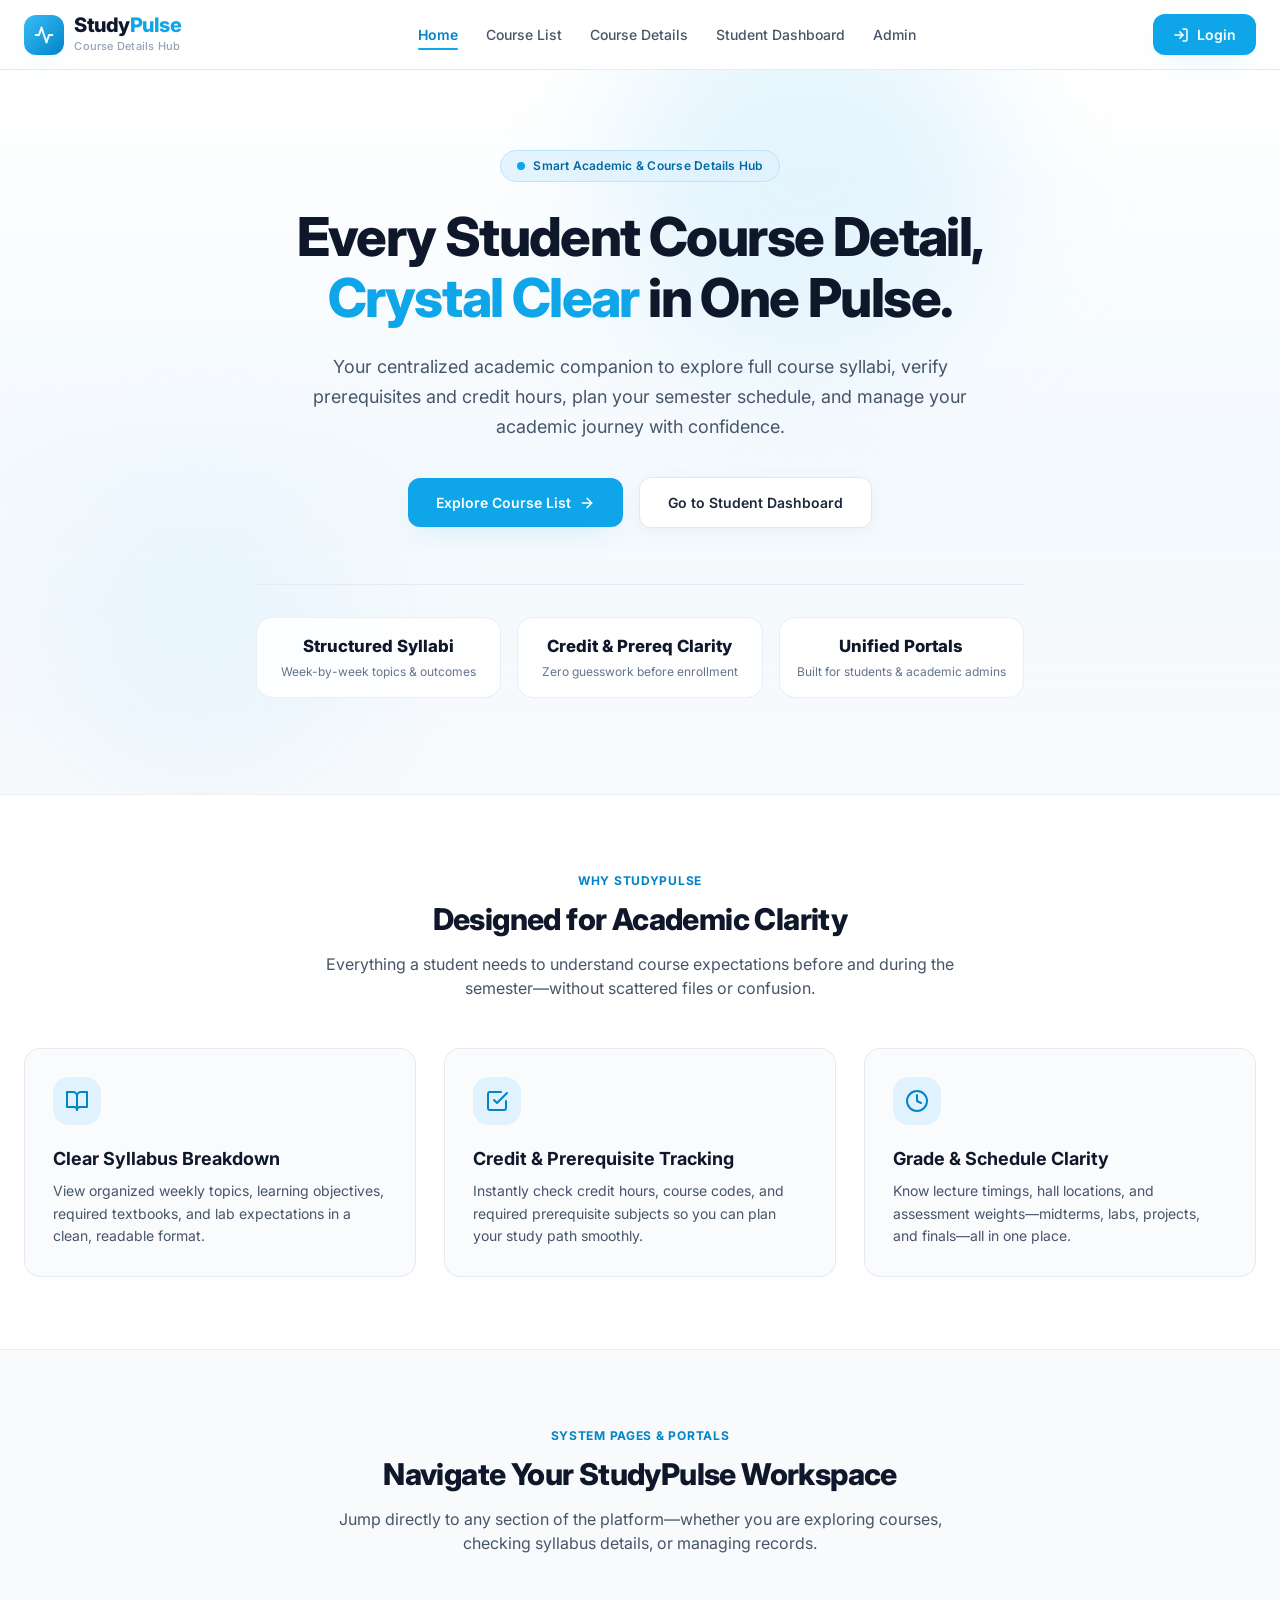
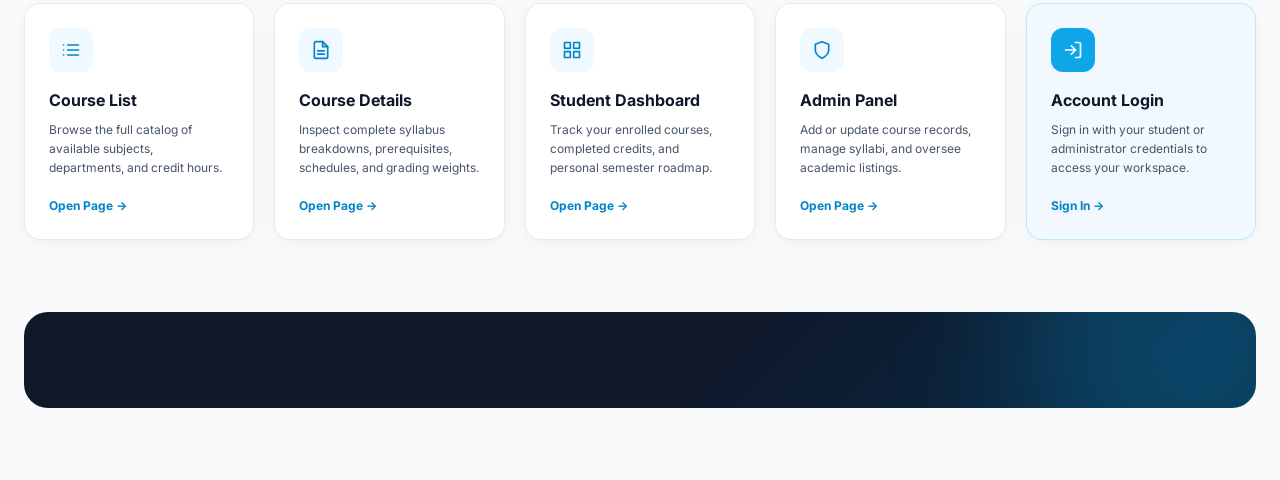
==== index.html @ 382d4db4 "Add files via upload" ====
<!DOCTYPE html>
<html lang="en">
<head>
  <meta charset="UTF-8" />
  <meta name="viewport" content="width=device-width, initial-scale=1.0" />
  <title>StudyPulse — Smart Student Course Details & Academic Hub</title>
  <link rel="preconnect" href="https://fonts.googleapis.com" />
  <link rel="preconnect" href="https://fonts.gstatic.com" crossorigin />
  <link href="https://fonts.googleapis.com/css2?family=Inter:wght@400;500;600;700;800&display=swap" rel="stylesheet" />
  <link rel="stylesheet" href="style.css" />
</head>
<body>

  <!-- ==================== STICKY NAVIGATION BAR ==================== -->
  <header class="navbar">
    <div class="container nav-container">
      <!-- Pure CSS Mobile Toggle Checkbox -->
      <input type="checkbox" id="menu-toggle" class="menu-toggle" aria-label="Toggle Menu" />

      <!-- Brand Logo -->
      <a href="index.html" class="brand">
        <div class="brand-icon">
          <svg width="20" height="20" viewBox="0 0 24 24" fill="none" stroke="currentColor" stroke-width="2.3" stroke-linecap="round" stroke-linejoin="round">
            <path d="M22 12h-4l-3 9L9 3l-3 9H2" />
          </svg>
        </div>
        <div class="brand-text">
          <span class="brand-name">Study<span class="text-primary">Pulse</span></span>
          <span class="brand-tagline">Course Details Hub</span>
        </div>
      </a>

      <!-- Desktop Navigation Links -->
      <nav aria-label="Primary Navigation" class="nav-links">
        <a href="index.html" class="nav-link active">Home</a>
        <a href="course-list.html" class="nav-link">Course List</a>
        <a href="course-details.html" class="nav-link">Course Details</a>
        <a href="student-dashboard.html" class="nav-link">Student Dashboard</a>
        <a href="admin.html" class="nav-link">Admin</a>
      </nav>

      <!-- Right CTA + Pure CSS Mobile Label Button -->
      <div class="nav-actions">
        <a href="login.html" class="btn btn-primary btn-nav-login">
          <svg width="16" height="16" viewBox="0 0 24 24" fill="none" stroke="currentColor" stroke-width="2.2" stroke-linecap="round" stroke-linejoin="round">
            <path d="M15 3h4a2 2 0 0 1 2 2v14a2 2 0 0 1-2 2h-4" />
            <polyline points="10 17 15 12 10 7" />
            <line x1="15" y1="12" x2="3" y2="12" />
          </svg>
          Login
        </a>

        <label for="menu-toggle" class="hamburger-btn" aria-label="Open Navigation Menu">
          <svg class="icon-open" width="20" height="20" viewBox="0 0 24 24" fill="none" stroke="currentColor" stroke-width="2.2" stroke-linecap="round" stroke-linejoin="round">
            <line x1="3" y1="6" x2="21" y2="6" />
            <line x1="3" y1="12" x2="21" y2="12" />
            <line x1="3" y1="18" x2="21" y2="18" />
          </svg>
          <svg class="icon-close" width="20" height="20" viewBox="0 0 24 24" fill="none" stroke="currentColor" stroke-width="2.2" stroke-linecap="round" stroke-linejoin="round">
            <line x1="18" y1="6" x2="6" y2="18" />
            <line x1="6" y1="6" x2="18" y2="18" />
          </svg>
        </label>
      </div>

      <!-- Mobile Dropdown Navigation (Controlled via CSS :checked) -->
      <div class="mobile-menu">
        <a href="index.html" class="mobile-link active">Home</a>
        <a href="course-list.html" class="mobile-link">Course List</a>
        <a href="course-details.html" class="mobile-link">Course Details</a>
        <a href="student-dashboard.html" class="mobile-link">Student Dashboard</a>
        <a href="admin.html" class="mobile-link">Admin</a>
        <a href="login.html" class="btn btn-primary mobile-login-btn">Login to Portal</a>
      </div>
    </div>
  </header>

  <!-- ==================== HERO SECTION ==================== -->
  <main id="home">
    <section class="hero">
      <div class="hero-glow hero-glow-right"></div>
      <div class="hero-glow hero-glow-left"></div>

      <div class="container hero-content">
        <div class="badge">
          <span class="pulse-dot"></span>
          Smart Academic &amp; Course Details Hub
        </div>

        <h1 class="hero-title">
          Every Student Course Detail, <span class="text-primary">Crystal Clear</span> in One Pulse.
        </h1>

        <p class="hero-subtitle">
          Your centralized academic companion to explore full course syllabi, verify prerequisites and credit hours, plan your semester schedule, and manage your academic journey with confidence.
        </p>

        <div class="hero-buttons">
          <a href="course-list.html" class="btn btn-primary btn-lg">
            Explore Course List
            <svg width="16" height="16" viewBox="0 0 24 24" fill="none" stroke="currentColor" stroke-width="2.2" stroke-linecap="round" stroke-linejoin="round">
              <line x1="5" y1="12" x2="19" y2="12" />
              <polyline points="12 5 19 12 12 19" />
            </svg>
          </a>
          <a href="student-dashboard.html" class="btn btn-outline btn-lg">
            Go to Student Dashboard
          </a>
        </div>

        <!-- Clean Platform Highlights -->
        <div class="highlights-grid">
          <div class="highlight-card">
            <h3>Structured Syllabi</h3>
            <p>Week-by-week topics &amp; outcomes</p>
          </div>
          <div class="highlight-card">
            <h3 class="text-primary-dark">Credit &amp; Prereq Clarity</h3>
            <p>Zero guesswork before enrollment</p>
          </div>
          <div class="highlight-card">
            <h3>Unified Portals</h3>
            <p>Built for students &amp; academic admins</p>
          </div>
        </div>
      </div>
    </section>

    <!-- ==================== HOW STUDYPULSE HELPS STUDENTS ==================== -->
    <section id="features-section" class="section-white">
      <div class="container">
        <div class="section-header">
          <span class="section-eyebrow">Why StudyPulse</span>
          <h2 class="section-title">Designed for Academic Clarity</h2>
          <p class="section-desc">
            Everything a student needs to understand course expectations before and during the semester—without scattered files or confusion.
          </p>
        </div>

        <div class="features-grid">
          <div class="feature-card">
            <div class="feature-icon">
              <svg width="24" height="24" viewBox="0 0 24 24" fill="none" stroke="currentColor" stroke-width="2" stroke-linecap="round" stroke-linejoin="round">
                <path d="M2 3h6a4 4 0 0 1 4 4v14a3 3 0 0 0-3-3H2z" />
                <path d="M22 3h-6a4 4 0 0 0-4 4v14a3 3 0 0 1 3-3h7z" />
              </svg>
            </div>
            <h3>Clear Syllabus Breakdown</h3>
            <p>
              View organized weekly topics, learning objectives, required textbooks, and lab expectations in a clean, readable format.
            </p>
          </div>

          <div class="feature-card">
            <div class="feature-icon">
              <svg width="24" height="24" viewBox="0 0 24 24" fill="none" stroke="currentColor" stroke-width="2" stroke-linecap="round" stroke-linejoin="round">
                <polyline points="9 11 12 14 22 4" />
                <path d="M21 12v7a2 2 0 0 1-2 2H5a2 2 0 0 1-2-2V5a2 2 0 0 1 2-2h11" />
              </svg>
            </div>
            <h3>Credit &amp; Prerequisite Tracking</h3>
            <p>
              Instantly check credit hours, course codes, and required prerequisite subjects so you can plan your study path smoothly.
            </p>
          </div>

          <div class="feature-card">
            <div class="feature-icon">
              <svg width="24" height="24" viewBox="0 0 24 24" fill="none" stroke="currentColor" stroke-width="2" stroke-linecap="round" stroke-linejoin="round">
                <circle cx="12" cy="12" r="10" />
                <polyline points="12 6 12 12 16 14" />
              </svg>
            </div>
            <h3>Grade &amp; Schedule Clarity</h3>
            <p>
              Know lecture timings, hall locations, and assessment weights—midterms, labs, projects, and finals—all in one place.
            </p>
          </div>
        </div>
      </div>
    </section>

    <!-- ==================== PLATFORM PORTALS / SYSTEM PAGES OVERVIEW ==================== -->
    <section id="portals-section" class="section-light">
      <div class="container">
        <div class="section-header">
          <span class="section-eyebrow">System Pages &amp; Portals</span>
          <h2 class="section-title">Navigate Your StudyPulse Workspace</h2>
          <p class="section-desc">
            Jump directly to any section of the platform—whether you are exploring courses, checking syllabus details, or managing records.
          </p>
        </div>

        <div class="portals-grid">
          <a href="course-list.html" class="portal-card">
            <div>
              <div class="portal-icon">
                <svg width="20" height="20" viewBox="0 0 24 24" fill="none" stroke="currentColor" stroke-width="2" stroke-linecap="round" stroke-linejoin="round">
                  <line x1="8" y1="6" x2="21" y2="6" />
                  <line x1="8" y1="12" x2="21" y2="12" />
                  <line x1="8" y1="18" x2="21" y2="18" />
                  <line x1="3" y1="6" x2="3.01" y2="6" />
                  <line x1="3" y1="12" x2="3.01" y2="12" />
                  <line x1="3" y1="18" x2="3.01" y2="18" />
                </svg>
              </div>
              <h3>Course List</h3>
              <p>Browse the full catalog of available subjects, departments, and credit hours.</p>
            </div>
            <span class="portal-link">Open Page →</span>
          </a>

          <a href="course-details.html" class="portal-card">
            <div>
              <div class="portal-icon">
                <svg width="20" height="20" viewBox="0 0 24 24" fill="none" stroke="currentColor" stroke-width="2" stroke-linecap="round" stroke-linejoin="round">
                  <path d="M14 2H6a2 2 0 0 0-2 2v16a2 2 0 0 0 2 2h12a2 2 0 0 0 2-2V8z" />
                  <polyline points="14 2 14 8 20 8" />
                  <line x1="16" y1="13" x2="8" y2="13" />
                  <line x1="16" y1="17" x2="8" y2="17" />
                </svg>
              </div>
              <h3>Course Details</h3>
              <p>Inspect complete syllabus breakdowns, prerequisites, schedules, and grading weights.</p>
            </div>
            <span class="portal-link">Open Page →</span>
          </a>

          <a href="student-dashboard.html" class="portal-card">
            <div>
              <div class="portal-icon">
                <svg width="20" height="20" viewBox="0 0 24 24" fill="none" stroke="currentColor" stroke-width="2" stroke-linecap="round" stroke-linejoin="round">
                  <rect x="3" y="3" width="7" height="7" />
                  <rect x="14" y="3" width="7" height="7" />
                  <rect x="14" y="14" width="7" height="7" />
                  <rect x="3" y="14" width="7" height="7" />
                </svg>
              </div>
              <h3>Student Dashboard</h3>
              <p>Track your enrolled courses, completed credits, and personal semester roadmap.</p>
            </div>
            <span class="portal-link">Open Page →</span>
          </a>

          <a href="admin.html" class="portal-card">
            <div>
              <div class="portal-icon">
                <svg width="20" height="20" viewBox="0 0 24 24" fill="none" stroke="currentColor" stroke-width="2" stroke-linecap="round" stroke-linejoin="round">
                  <path d="M12 22s8-4 8-10V5l-8-3-8 3v7c0 6 8 10 8 10z" />
                </svg>
              </div>
              <h3>Admin Panel</h3>
              <p>Add or update course records, manage syllabi, and oversee academic listings.</p>
            </div>
            <span class="portal-link">Open Page →</span>
          </a>

          <a href="login.html" class="portal-card portal-card-highlight">
            <div>
              <div class="portal-icon portal-icon-solid">
                <svg width="20" height="20" viewBox="0 0 24 24" fill="none" stroke="currentColor" stroke-width="2" stroke-linecap="round" stroke-linejoin="round">
                  <path d="M15 3h4a2 2 0 0 1 2 2v14a2 2 0 0 1-2 2h-4" />
                  <polyline points="10 17 15 12 10 7" />
                  <line x1="15" y1="12" x2="3" y2="12" />
                </svg>
              </div>
              <h3>Account Login</h3>
              <p>Sign in with your student or administrator credentials to access your workspace.</p>
            </div>
            <span class="portal-link">Sign In →</span>
          </a>
        </div>
      </div>
    </section>

    <!-- ==================== CALL TO ACTION BANNER ==================== -->
    <section class="cta-section">
      <div class="container">
        <div class="cta-banner">
          <div class="cta-glow"></div>

          <div
---- style.css ----
/* ==================== VARIABLES & RESET ==================== */
:root {
  --sky-50: #F0F9FF;
  --sky-100: #E0F2FE;
  --sky-200: #BAE6FD;
  --sky-300: #7DD3FC;
  --sky-400: #38BDF8;
  --sky-500: #0EA5E9;
  --sky-600: #0284C7;
  --sky-700: #0369A1;
  --sky-950: #082F49;

  --slate-50: #F8FAFC;
  --slate-100: #F1F5F9;
  --slate-200: #E2E8F0;
  --slate-300: #CBD5E1;
  --slate-400: #94A3B8;
  --slate-500: #64748B;
  --slate-600: #475569;
  --slate-700: #334155;
  --slate-800: #1E293B;
  --slate-900: #0F172A;

  --shadow-soft: 0 10px 30px -10px rgba(14, 165, 233, 0.16);
  --shadow-card: 0 4px 20px -2px rgba(15, 23, 42, 0.05);
}

*,
*::before,
*::after {
  box-sizing: border-box;
  margin: 0;
  padding: 0;
}

html {
  scroll-behavior: smooth;
}

body {
  font-family: 'Inter', -apple-system, BlinkMacSystemFont, sans-serif;
  background-color: var(--slate-50);
  color: var(--slate-900);
  line-height: 1.5;
  -webkit-font-smoothing: antialiased;
}

::selection {
  background-color: var(--sky-100);
  color: var(--sky-700);
}

a {
  text-decoration: none;
  color: inherit;
}

.container {
  max-width: 1280px;
  margin: 0 auto;
  padding: 0 1.5rem;
}

.text-primary {
  color: var(--sky-500);
}

.text-primary-dark {
  color: var(--sky-600);
}

/* ==================== BUTTONS ==================== */
.btn {
  display: inline-flex;
  align-items: center;
  justify-content: center;
  gap: 0.5rem;
  font-size: 0.875rem;
  font-weight: 600;
  border-radius: 0.75rem;
  padding: 0.625rem 1.25rem;
  transition: all 0.2s ease;
  cursor: pointer;
}

.btn-lg {
  padding: 0.875rem 1.75rem;
}

.btn-primary {
  background-color: var(--sky-500);
  color: #FFFFFF;
  box-shadow: var(--shadow-soft);
}

.btn-primary:hover {
  background-color: var(--sky-600);
  transform: translateY(-2px);
}

.btn-outline {
  background-color: #FFFFFF;
  color: var(--slate-800);
  border: 1px solid var(--slate-200);
  box-shadow: var(--shadow-card);
}

.btn-outline:hover {
  background-color: var(--sky-50);
  color: var(--sky-700);
  border-color: var(--sky-200);
}

/* ==================== STICKY NAVBAR ==================== */
.navbar {
  position: sticky;
  top: 0;
  z-index: 40;
  background-color: rgba(255, 255, 255, 0.92);
  backdrop-filter: blur(12px);
  border-bottom: 1px solid rgba(226, 232, 240, 0.85);
}

.nav-container {
  display: flex;
  align-items: center;
  justify-content: space-between;
  flex-wrap: wrap;
  padding-top: 0.875rem;
  padding-bottom: 0.875rem;
}

.brand {
  display: flex;
  align-items: center;
  gap: 0.65rem;
}

.brand-icon {
  width: 2.5rem;
  height: 2.5rem;
  border-radius: 0.75rem;
  background: linear-gradient(135deg, var(--sky-400), var(--sky-600));
  color: #FFFFFF;
  display: flex;
  align-items: center;
  justify-content: center;
  box-shadow: var(--shadow-soft);
  transition: transform 0.2s ease;
}

.brand:hover .brand-icon {
  transform: scale(1.05);
}

.brand-text {
  display: flex;
  flex-direction: column;
}

.brand-name {
  font-size: 1.25rem;
  font-weight: 800;
  letter-spacing: -0.025em;
  line-height: 1;
  color: var(--slate-900);
}

.brand-tagline {
  font-size: 0.6875rem;
  font-weight: 500;
  color: var(--slate-400);
  letter-spacing: 0.02em;
  margin-top: 0.2rem;
}

.nav-links {
  display: flex;
  align-items: center;
  gap: 1.75rem;
}

.nav-link {
  position: relative;
  font-size: 0.875rem;
  font-weight: 500;
  color: var(--slate-600);
  transition: color 0.2s ease;
}

.nav-link:hover,
.nav-link.active {
  color: var(--sky-600);
}

.nav-link.active {
  font-weight: 600;
}

.nav-link::after {
  content: '';
  position: absolute;
  left: 0;
  bottom: -5px;
  width: 0%;
  height: 2px;
  background-color: var(--sky-500);
  border-radius: 9999px;
  transition: width 0.25s ease;
}

.nav-link:hover::after,
.nav-link.active::after {
  width: 100%;
}

.nav-actions {
  display: flex;
  align-items: center;
  gap: 0.75rem;
}

/* Pure CSS Mobile Menu Toggle */
.menu-toggle {
  display: none;
}

.hamburger-btn {
  display: none;
  padding: 0.625rem;
  border-radius: 0.75rem;
  border: 1px solid var(--slate-200);
  color: var(--slate-700);
  cursor: pointer;
  transition: background-color 0.2s ease, color 0.2s ease;
}

.hamburger-btn:hover {
  background-color: var(--sky-50);
  color: var(--sky-600);
}

.icon-close {
  display: none;
}

.mobile-menu {
  display: none;
  width: 100%;
  flex-direction: column;
  gap: 0.375rem;
  padding-top: 1rem;
  margin-top: 0.875rem;
  border-top: 1px solid var(--slate-100);
}

.mobile-link {
  display: block;
  padding: 0.625rem 0.875rem;
  border-radius: 0.75rem;
  font-size: 0.875rem;
  font-weight: 500;
  color: var(--slate-700);
  transition: background-color 0.2s ease;
}

.mobile-link:hover {
  background-color: var(--slate-50);
}

.mobile-link.active {
  background-color: var(--sky-50);
  color: var(--sky-600);
  font-weight: 600;
}

.mobile-login-btn {
  width: 100%;
  margin-top: 0.5rem;
}

/* ==================== HERO SECTION ==================== */
.hero {
  position: relative;
  overflow: hidden;
  background: linear-gradient(180deg, #FFFFFF 0%, rgba(240, 249, 255, 0.6) 55%, var(--slate-50) 100%);
  padding: 5rem 0 6rem;
  border-bottom: 1px solid rgba(226, 232, 240, 0.7);
}

.hero-glow {
  position: absolute;
  border-radius: 9999px;
  filter: blur(64px);
  pointer-events: none;
}

.hero-glow-right {
  top: -6rem;
  right: 22%;
  width: 24rem;
  height: 24rem;
  background-color: rgba(186, 230, 253, 0.35);
}

.hero-glow-left {
  bottom: 0;
  left: 2.5rem;
  width: 20rem;
  height: 20rem;
  background-color: rgba(224, 242, 254, 0.55);
}

.hero-content {
  position: relative;
  max-width: 960px;
  text-align: center;
}

.badge {
  display: inline-flex;
  align-items: center;
  gap: 0.5rem;
  padding: 0.375rem 1rem;
  border-radius: 9999px;
  background-color: rgba(224, 242, 254, 0.85);
  border: 1px solid var(--sky-200);
  color: var(--sky-700);
  font-size: 0.75rem;
  font-weight: 600;
  letter-spacing: 0.02em;
  margin-bottom: 1.5rem;
}

.pulse-dot {
  width: 0.5rem;
  height: 0.5rem;
  border-radius: 9999px;
  background-color: var(--sky-500);
  animation: pulseAnim 1.8s infinite;
}

@keyframes pulseAnim {
  0%, 100% {
    opacity: 1;
    transform: scale(1);
  }
  50% {
    opacity: 0.45;
    transform: scale(1.35);
  }
}

.hero-title {
  font-size: 3.35rem;
  font-weight: 800;
  letter-spacing: -0.03em;
  line-height: 1.14;
  color: var(--slate-900);
  max-width: 820px;
  margin: 0 auto;
}

.hero-subtitle {
  font-size: 1.125rem;
  color: var(--slate-600);
  max-width: 660px;
  margin: 1.5rem auto 0;
  line-height: 1.65;
}

.hero-buttons {
  display: flex;
  flex-wrap: wrap;
  align-items: center;
  justify-content: center;
  gap: 1rem;
  margin-top: 2.25rem;
}

.highlights-grid {
  display: grid;
  grid-template-columns: repeat(3, 1fr);
  gap: 1rem;
  max-width: 768px;
  margin: 3.5rem auto 0;
  padding-top: 2rem;
  border-top: 1px solid rgba(226, 232, 240, 0.85);
}

.highlight-card {
  background-color: rgba(255, 255, 255, 0.85);
  border: 1px solid rgba(226, 232, 240, 0.7);
  border-radius: 1rem;
  padding: 1rem;
}

.highlight-card h3 {
  font-size: 1.05rem;
  font-weight: 800;
  color: var(--slate-900);
}

.highlight-card p {
  font-size: 0.75rem;
  color: var(--slate-500);
  margin-top: 0.25rem;
}

/* ==================== SECTIONS ==================== */
.section-white {
  background-color: #FFFFFF;
  padding: 4.5rem 0;
  border-bottom: 1px solid rgba(226, 232, 240, 0.75);
}

.section-light {
  padding: 4.5rem 0;
}

.section-header {
  text-align: center;
  max-width: 650px;
  margin: 0 auto 3rem;
}

.section-eyebrow {
  display: inline-block;
  font-size: 0.75rem;
  font-weight: 700;
  text-transform: uppercase;
  letter-spacing: 0.06em;
  color: var(--sky-600);
}

.section-title {
  font-size: 1.875rem;
  font-weight: 800;
  color: var(--slate-900);
  margin-top: 0.375rem;
  letter-spacing: -0.02em;
}

.section-desc {
  font-size: 1rem;
  color: var(--slate-600);
  margin-top: 0.625rem;
}

/* ==================== FEATURES GRID ==================== */
.features-grid {
  display: grid;
  grid-template-columns: repeat(3, 1fr);
  gap: 1.75rem;
}

.feature-card {
  background-color: rgba(248, 250, 252, 0.75);
  border: 1px solid rgba(226, 232, 240, 0.85);
  border-radius: 1rem;
  padding: 1.75rem;
  transition: border-color 0.2s ease;
}

.feature-card:hover {
  border-color: var(--sky-200);
}

.feature-icon {
  width: 3rem;
  height: 3rem;
  border-radius: 1rem;
  background-color: var(--sky-100);
  color: var(--sky-600);
  display: flex;
  align-items: center;
  justify-content: center;
  margin-bottom: 1.25rem;
}

.feature-card h3 {
  font-size: 1.125rem;
  font-weight: 700;
  color: var(--slate-900);
}

.feature-card p {
  font-size: 0.875rem;
  color: var(--slate-600);
  margin-top: 0.5rem;
  line-height: 1.6;
}

/* ==================== PORTALS GRID ==================== */
.portals-grid {
  display: grid;
  grid-template-columns: repeat(5, 1fr);
  gap: 1.25rem;
}

.portal-card {
  display: flex;
  flex-direction: column;
  justify-content: space-between;
  background-color: #FFFFFF;
  border: 1px solid rgba(226, 232, 240, 0.85);
  border-radius: 1rem;
  padding: 1.5rem;
  box-shadow: var(--shadow-card);
  transition: all 0.2s ease;
}

.portal-card:hover {
  border-color: var(--sky-300);
  box-shadow: var(--shadow-soft);
  transform: translateY(-2px);
}

.portal-card-highlight {
  background-color: rgba(240, 249, 255, 0.75);
  border-color: rgba(186, 230, 253, 0.9);
}

.portal-card-highlight:hover {
  border-color: var(--sky-400);
}

.portal-icon {
  width: 2.75rem;
  height: 2.75rem;
  border-radius: 0.75rem;
  background-color: var(--sky-50);
  color: var(--sky-600);
  display: flex;
  align-items: center;
  justify-content: center;
  margin-bottom: 1rem;
  transition: background-color 0.2s ease, color 0.2s ease;
}

.portal-card:hover .portal-icon {
  background-color: var(--sky-500);
  color: #FFFFFF;
}

.portal-icon-solid {
  background-color: var(--sky-500);
  color: #FFFFFF;
}

.portal-card:hover .portal-icon-solid {
  background-color: var(--sky-600);
}

.portal-card h3 {
  font-size: 1rem;
  font-weight: 700;
  color: var(--slate-900);
  transition: color 0.2s ease;
}

.portal-card:hover h3 {
  color: var(--sky-600);
}

.portal-card p {
  font-size: 0.75rem;
  color: var(--slate-600);
  margin-top: 0.5rem;
  line-height: 1.6;
}

.portal-link {
  display: inline-block;
  margin-top: 1.25rem;
  font-size: 0.75rem;
  font-weight: 700;
  color: var(--sky-600);
}

/* ==================== CTA BANNER ==================== */
.cta-section {
  padding-bottom: 4.5rem;
}

.cta-banner {
  position: relative;
  overflow: hidden;
  border-radius: 1.5rem;
  padding: 3rem;
  background: linear-gradient(135deg, var(--slate-900) 0%, var(--slate-900) 55%, var(--sky-950) 100%);
  color: #FFFFFF;
}

.cta-glow {
  position: absolute;
  right: -5rem;
  bottom: -5rem;
  width: 20rem;
  height: 20rem;
  border-radius: 9999px;
  background-color: rgba(14, 165, 233, 0.22);
  filter: blur(64px);
  pointer-events: none;
}

.cta-inner {
  position: relative;
  z-index: 10;
  display: flex;
  align-items: center;
  justify-content: space-between;
  gap: 2rem;
}

.cta-text {
  max-width: 560px;
}

.cta-badge {
  display: inline-block;
  padding: 0.25rem 0.75rem;
  border-radius: 9999px;
  background-color: rgba(14, 165, 233, 0.2);
  border: 1px solid rgba(56, 189, 248, 0.3);
  color: var(--sky-300);
  font-size: 0.75rem;
  font-weight: 600;
  margin-bottom: 0.75rem;
}

.cta-text h2 {
  font-size: 1.875rem;
  font-weight: 800;
  letter-spacing: -0.02em;
}

.cta-text p {
  font-size: 1rem;
  color: var(--slate-300);
  margin-top: 0.625rem;
  line-height: 1.6;
}

.cta-buttons {
  display: flex;
  flex-wrap: wrap;
  gap: 0.75rem;
}

.btn-cta-primary {
  background-color: var(--sky-500);
  color: #020617;
  font-weight: 700;
  padding: 0.75rem 1.5rem;
}

.btn-cta-primary:hover {
  background-color: var(--sky-400);
}

.btn-cta-secondary {
  background-color: rgba(255, 255, 255, 0.1);
  border: 1px solid rgba(255, 255, 255, 0.15);
  color: #FFFFFF;
  padding: 0.75rem 1.5rem;
}

.btn-cta-secondary:hover {
  background-color: rgba(255, 255, 255, 0.16);
}

/* ==================== FOOTER ==================== */
.footer {
  background-color: #FFFFFF;
  border-top: 1px solid rgba(226, 232, 240, 0.85);
  padding: 2.5rem 0;
}

.footer-inner {
  display: flex;
  align-items: center;
  justify-content: space-between;
  flex-wrap: wrap;
  gap: 1.5rem;
}

.footer-brand {
  display: flex;
  align-items: center;
  gap: 0.625rem;
}

.footer-icon {
  width: 2rem;
  height: 2rem;
  border-radius: 0.5rem;
  background-color: var(--sky-500);
  color: #FFFFFF;
  display: flex;
  align-items: center;
  justify-content: center;
}

.footer-title {
  font-size: 1rem;
  font-weight: 800;
  color: var(--slate-900);
}

.footer-copy {
  font-size: 0.75rem;
  color: var(--slate-400);
  margin-left: 0.5rem;
}

.footer-links {
  display: flex;
  flex-wrap: wrap;
  align-items: center;
  justify-content: center;
  gap: 1.25rem;
  font-size: 0.75rem;
  font-weight: 500;
  color: var(--slate-600);
}

.footer-links a:hover {
  color: var(--sky-600);
}

.footer-login {
  color: var(--sky-600);
  font-weight: 600;
}

/* ==================== RESPONSIVE BREAKPOINTS ==================== */
@media (max-width: 1024px) {
  .nav-links {
    display: none;
  }

  .hamburger-btn {
    display: inline-flex;
    align-items: center;
    justify-content: center;
  }

  /* Show mobile menu when checkbox is checked */
  .menu-toggle:checked ~ .mobile-menu {
    display: flex;
  }

  .menu-toggle:checked ~ .nav-actions .icon-open {
    display: none;
  }

  .menu-toggle:checked ~ .nav-actions .icon-close {
    display: block;
  }

  .portals-grid {
    grid-template-columns: repeat(2, 1fr);
  }

  .cta-inner {
    flex-direction: column;
    align-items: flex-start;
  }
}

@media (max-width: 768px) {
  .hero {
    padding: 3.5rem 0 4.5rem;
  }

  .hero-title {
    font-size: 2.35rem;
  }

  .highlights-grid,
  .features-grid {
    grid-template-columns: 1fr;
  }

  .cta-banner {
    padding: 2rem 1.5rem;
  }

  .footer-inner {
    flex-direction: column;
    text-align: center;
  }
}

@media (max-width: 640px) {
  .btn-nav-login {
    display: none;
  }

  .portals-grid {
    grid-template-columns: 1fr;
  }
}
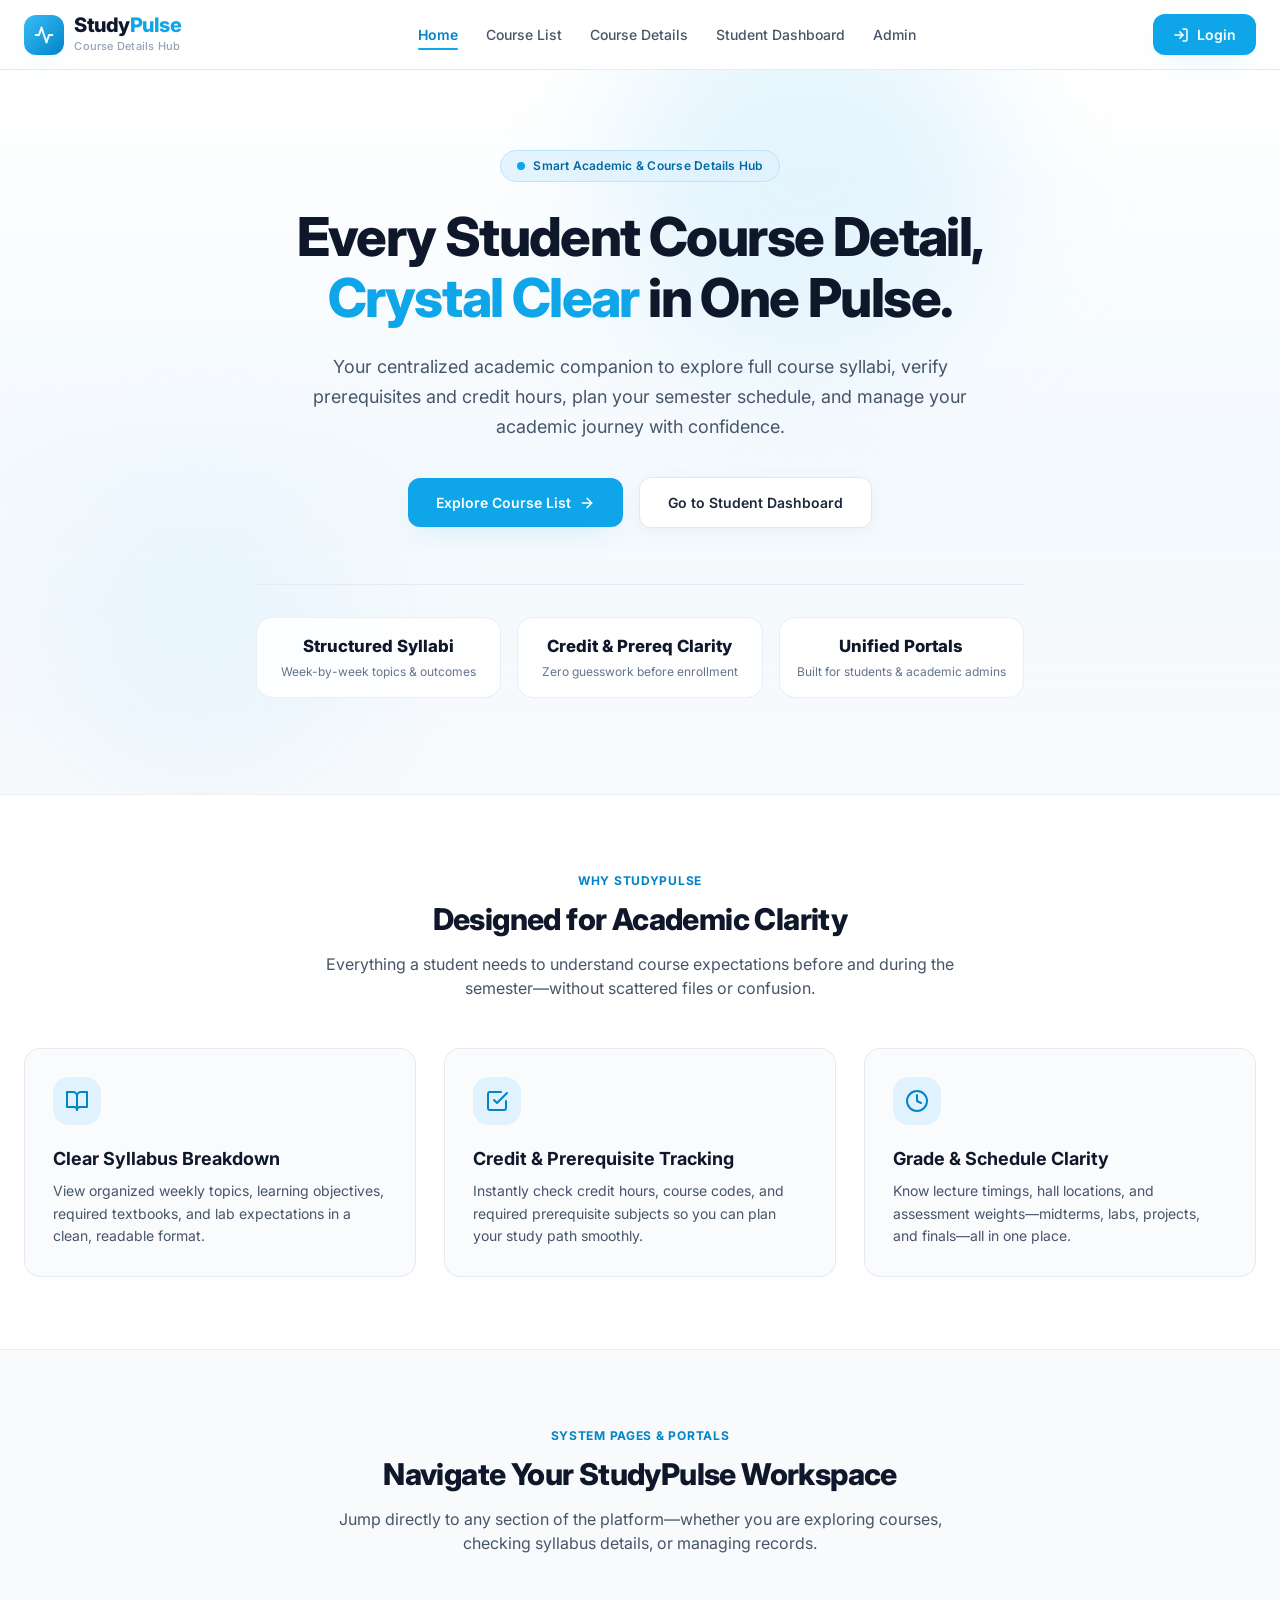
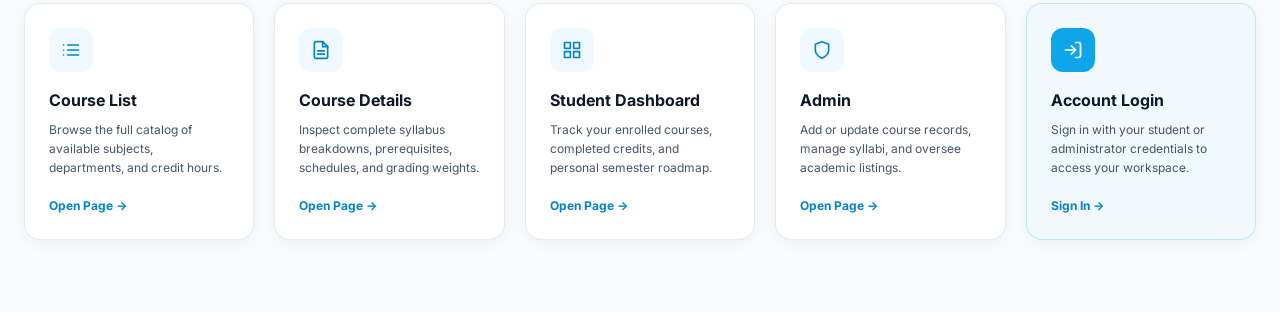
==== commit 85fc75d6: "s" ====
--- a/index.html
+++ b/index.html
@@ -249,7 +249,7 @@
                   <path d="M12 22s8-4 8-10V5l-8-3-8 3v7c0 6 8 10 8 10z" />
                 </svg>
               </div>
-              <h3>Admin Panel</h3>
+              <h3>Admin</h3>
               <p>Add or update course records, manage syllabi, and oversee academic listings.</p>
             </div>
             <span class="portal-link">Open Page →</span>
@@ -273,10 +273,4 @@
       </div>
     </section>
 
-    <!-- ==================== CALL TO ACTION BANNER ==================== -->
-    <section class="cta-section">
-      <div class="container">
-        <div class="cta-banner">
-          <div class="cta-glow"></div>
-
-          <div+   
--- a/style.css
+++ b/style.css
@@ -1,4 +1,3 @@
-/* ==================== VARIABLES & RESET ==================== */
 :root {
   --sky-50: #F0F9FF;
   --sky-100: #E0F2FE;
@@ -69,7 +68,7 @@
   color: var(--sky-600);
 }
 
-/* ==================== BUTTONS ==================== */
+/*  Button */
 .btn {
   display: inline-flex;
   align-items: center;
@@ -111,7 +110,7 @@
   border-color: var(--sky-200);
 }
 
-/* ==================== STICKY NAVBAR ==================== */
+/*   navbar  */
 .navbar {
   position: sticky;
   top: 0;
@@ -279,7 +278,7 @@
   margin-top: 0.5rem;
 }
 
-/* ==================== HERO SECTION ==================== */
+/* Hero Section */
 .hero {
   position: relative;
   overflow: hidden;
@@ -407,7 +406,7 @@
   margin-top: 0.25rem;
 }
 
-/* ==================== SECTIONS ==================== */
+/*  Section*/
 .section-white {
   background-color: #FFFFFF;
   padding: 4.5rem 0;
@@ -447,7 +446,7 @@
   margin-top: 0.625rem;
 }
 
-/* ==================== FEATURES GRID ==================== */
+/*  feature Grid  */
 .features-grid {
   display: grid;
   grid-template-columns: repeat(3, 1fr);
@@ -491,7 +490,7 @@
   line-height: 1.6;
 }
 
-/* ==================== PORTALS GRID ==================== */
+/*  Portal grid  */
 .portals-grid {
   display: grid;
   grid-template-columns: repeat(5, 1fr);
@@ -578,99 +577,8 @@
   color: var(--sky-600);
 }
 
-/* ==================== CTA BANNER ==================== */
-.cta-section {
-  padding-bottom: 4.5rem;
-}
-
-.cta-banner {
-  position: relative;
-  overflow: hidden;
-  border-radius: 1.5rem;
-  padding: 3rem;
-  background: linear-gradient(135deg, var(--slate-900) 0%, var(--slate-900) 55%, var(--sky-950) 100%);
-  color: #FFFFFF;
-}
-
-.cta-glow {
-  position: absolute;
-  right: -5rem;
-  bottom: -5rem;
-  width: 20rem;
-  height: 20rem;
-  border-radius: 9999px;
-  background-color: rgba(14, 165, 233, 0.22);
-  filter: blur(64px);
-  pointer-events: none;
-}
-
-.cta-inner {
-  position: relative;
-  z-index: 10;
-  display: flex;
-  align-items: center;
-  justify-content: space-between;
-  gap: 2rem;
-}
-
-.cta-text {
-  max-width: 560px;
-}
-
-.cta-badge {
-  display: inline-block;
-  padding: 0.25rem 0.75rem;
-  border-radius: 9999px;
-  background-color: rgba(14, 165, 233, 0.2);
-  border: 1px solid rgba(56, 189, 248, 0.3);
-  color: var(--sky-300);
-  font-size: 0.75rem;
-  font-weight: 600;
-  margin-bottom: 0.75rem;
-}
-
-.cta-text h2 {
-  font-size: 1.875rem;
-  font-weight: 800;
-  letter-spacing: -0.02em;
-}
-
-.cta-text p {
-  font-size: 1rem;
-  color: var(--slate-300);
-  margin-top: 0.625rem;
-  line-height: 1.6;
-}
-
-.cta-buttons {
-  display: flex;
-  flex-wrap: wrap;
-  gap: 0.75rem;
-}
-
-.btn-cta-primary {
-  background-color: var(--sky-500);
-  color: #020617;
-  font-weight: 700;
-  padding: 0.75rem 1.5rem;
-}
-
-.btn-cta-primary:hover {
-  background-color: var(--sky-400);
-}
-
-.btn-cta-secondary {
-  background-color: rgba(255, 255, 255, 0.1);
-  border: 1px solid rgba(255, 255, 255, 0.15);
-  color: #FFFFFF;
-  padding: 0.75rem 1.5rem;
-}
-
-.btn-cta-secondary:hover {
-  background-color: rgba(255, 255, 255, 0.16);
-}
-
-/* ==================== FOOTER ==================== */
+
+/*  FOOTER */
 .footer {
   background-color: #FFFFFF;
   border-top: 1px solid rgba(226, 232, 240, 0.85);
@@ -734,7 +642,7 @@
   font-weight: 600;
 }
 
-/* ==================== RESPONSIVE BREAKPOINTS ==================== */
+/*  Responsive  */
 @media (max-width: 1024px) {
   .nav-links {
     display: none;
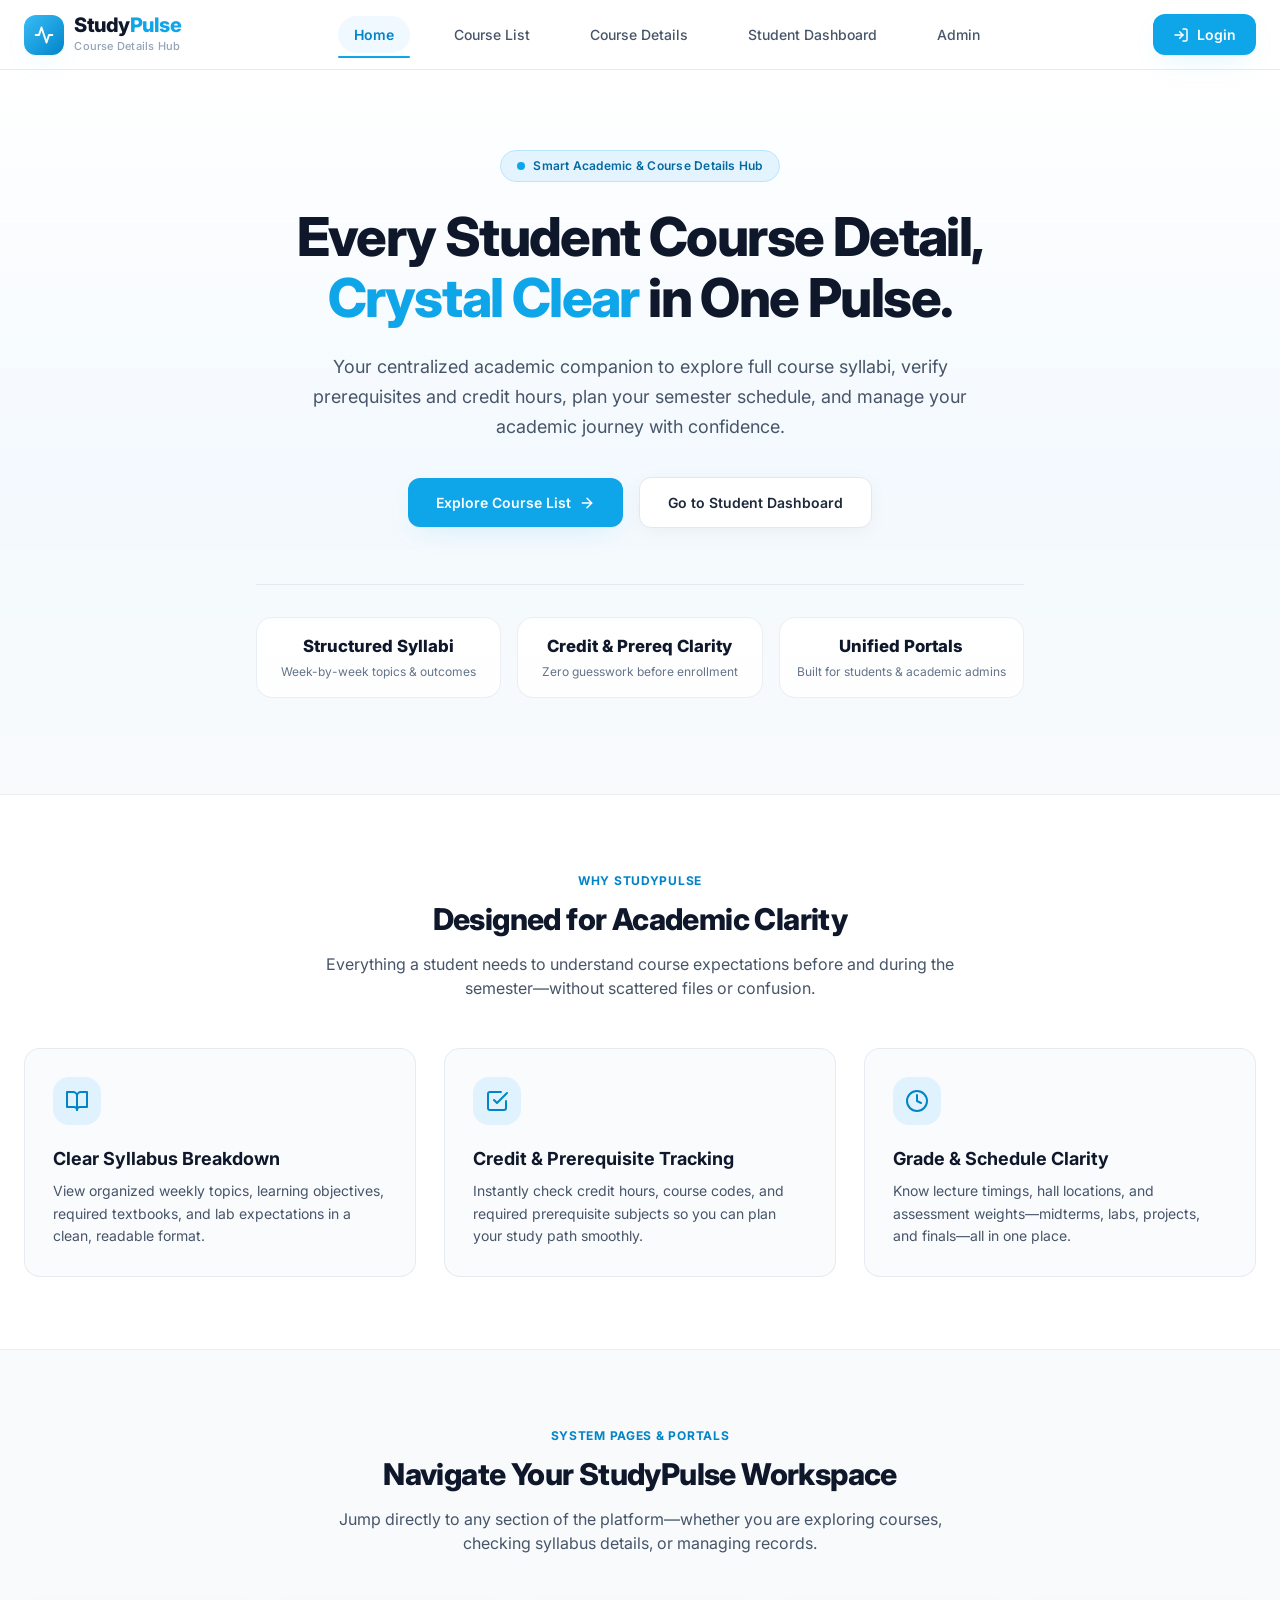
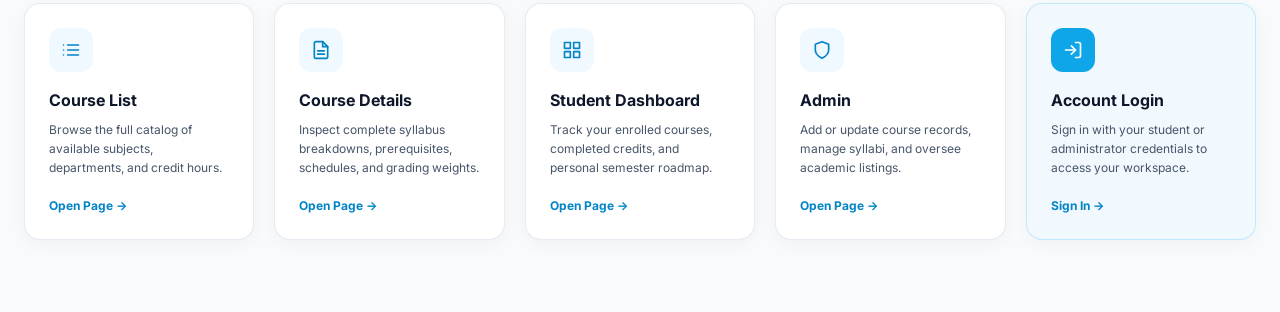
==== commit e952c134: "s" ====
--- a/index.html
+++ b/index.html
@@ -8,6 +8,7 @@
   <link rel="preconnect" href="https://fonts.gstatic.com" crossorigin />
   <link href="https://fonts.googleapis.com/css2?family=Inter:wght@400;500;600;700;800&display=swap" rel="stylesheet" />
   <link rel="stylesheet" href="style.css" />
+  <link rel="stylesheet" href="responsive.css">
 </head>
 <body>
 
--- a/style.css
+++ b/style.css
@@ -7,12 +7,10 @@
   --sky-500: #0EA5E9;
   --sky-600: #0284C7;
   --sky-700: #0369A1;
-  --sky-950: #082F49;
 
   --slate-50: #F8FAFC;
   --slate-100: #F1F5F9;
   --slate-200: #E2E8F0;
-  --slate-300: #CBD5E1;
   --slate-400: #94A3B8;
   --slate-500: #64748B;
   --slate-600: #475569;
@@ -32,10 +30,6 @@
   padding: 0;
 }
 
-html {
-  scroll-behavior: smooth;
-}
-
 body {
   font-family: 'Inter', -apple-system, BlinkMacSystemFont, sans-serif;
   background-color: var(--slate-50);
@@ -44,11 +38,6 @@
   -webkit-font-smoothing: antialiased;
 }
 
-::selection {
-  background-color: var(--sky-100);
-  color: var(--sky-700);
-}
-
 a {
   text-decoration: none;
   color: inherit;
@@ -64,11 +53,6 @@
   color: var(--sky-500);
 }
 
-.text-primary-dark {
-  color: var(--sky-600);
-}
-
-/*  Button */
 .btn {
   display: inline-flex;
   align-items: center;
@@ -110,7 +94,6 @@
   border-color: var(--sky-200);
 }
 
-/*   navbar  */
 .navbar {
   position: sticky;
   top: 0;
@@ -184,15 +167,19 @@
   font-size: 0.875rem;
   font-weight: 500;
   color: var(--slate-600);
-  transition: color 0.2s ease;
-}
-
-.nav-link:hover,
+  padding: 0.5rem 1rem;
+  border-radius: 9999px;
+  transition: background-color 0.5s ease-in-out, color 0.5s ease-in-out;
+}
+
+.nav-link:hover {
+  background-color: var(--sky-100);
+  color: var(--sky-600);
+}
+
 .nav-link.active {
-  color: var(--sky-600);
-}
-
-.nav-link.active {
+  background-color: var(--sky-50);
+  color: var(--sky-600);
   font-weight: 600;
 }
 
@@ -278,36 +265,13 @@
   margin-top: 0.5rem;
 }
 
-/* Hero Section */
+/*  HERO SECTION  */
 .hero {
   position: relative;
   overflow: hidden;
   background: linear-gradient(180deg, #FFFFFF 0%, rgba(240, 249, 255, 0.6) 55%, var(--slate-50) 100%);
   padding: 5rem 0 6rem;
   border-bottom: 1px solid rgba(226, 232, 240, 0.7);
-}
-
-.hero-glow {
-  position: absolute;
-  border-radius: 9999px;
-  filter: blur(64px);
-  pointer-events: none;
-}
-
-.hero-glow-right {
-  top: -6rem;
-  right: 22%;
-  width: 24rem;
-  height: 24rem;
-  background-color: rgba(186, 230, 253, 0.35);
-}
-
-.hero-glow-left {
-  bottom: 0;
-  left: 2.5rem;
-  width: 20rem;
-  height: 20rem;
-  background-color: rgba(224, 242, 254, 0.55);
 }
 
 .hero-content {
@@ -375,6 +339,11 @@
   justify-content: center;
   gap: 1rem;
   margin-top: 2.25rem;
+  transition: all 0.5s ease;
+}
+.hero-buttons:hover
+{
+  transform:scaleY(-5px);
 }
 
 .highlights-grid {
@@ -406,7 +375,7 @@
   margin-top: 0.25rem;
 }
 
-/*  Section*/
+/*  SECTIONS  */
 .section-white {
   background-color: #FFFFFF;
   padding: 4.5rem 0;
@@ -446,7 +415,7 @@
   margin-top: 0.625rem;
 }
 
-/*  feature Grid  */
+/*  FEATURES GRID  */
 .features-grid {
   display: grid;
   grid-template-columns: repeat(3, 1fr);
@@ -490,7 +459,7 @@
   line-height: 1.6;
 }
 
-/*  Portal grid  */
+/*  PORTALS GRID  */
 .portals-grid {
   display: grid;
   grid-template-columns: repeat(5, 1fr);
@@ -498,6 +467,8 @@
 }
 
 .portal-card {
+  position: relative;
+  overflow: hidden;
   display: flex;
   flex-direction: column;
   justify-content: space-between;
@@ -506,13 +477,31 @@
   border-radius: 1rem;
   padding: 1.5rem;
   box-shadow: var(--shadow-card);
-  transition: all 0.2s ease;
+  transition: transform 0.7s ease, box-shadow 0.7s ease, border-color 0.6s ease;
+}
+
+/* خط أزرق بيظهر فوق الكارت وقت الـ hover */
+.portal-card::before {
+  content: '';
+  position: absolute;
+  top: 0;
+  left: 0;
+  width: 100%;
+  height: 4px;
+  background: linear-gradient(90deg, var(--sky-400), var(--sky-600));
+  transform: scaleX(0);
+  transform-origin: left;
+  transition: transform 0.7s ease;
 }
 
 .portal-card:hover {
   border-color: var(--sky-300);
-  box-shadow: var(--shadow-soft);
-  transform: translateY(-2px);
+  box-shadow: 0 20px 40px -12px rgba(14, 165, 233, 0.28);
+  transform: translateY(-6px);
+}
+
+.portal-card:hover::before {
+  transform: scaleX(1);
 }
 
 .portal-card-highlight {
@@ -534,12 +523,13 @@
   align-items: center;
   justify-content: center;
   margin-bottom: 1rem;
-  transition: background-color 0.2s ease, color 0.2s ease;
+  transition: all 0.3s ease;
 }
 
 .portal-card:hover .portal-icon {
   background-color: var(--sky-500);
   color: #FFFFFF;
+  transform: scale(1.1) rotate(-6deg);
 }
 
 .portal-icon-solid {
@@ -575,10 +565,14 @@
   font-size: 0.75rem;
   font-weight: 700;
   color: var(--sky-600);
-}
-
-
-/*  FOOTER */
+  transition: transform 0.3s ease, color 0.3s ease;
+}
+
+.portal-card:hover .portal-link {
+  transform: translateX(6px);
+  color: var(--sky-700);
+}
+
 .footer {
   background-color: #FFFFFF;
   border-top: 1px solid rgba(226, 232, 240, 0.85);
@@ -642,7 +636,7 @@
   font-weight: 600;
 }
 
-/*  Responsive  */
+/*  RESPONSIVE BREAKPOINTS  */
 @media (max-width: 1024px) {
   .nav-links {
     display: none;
@@ -654,7 +648,6 @@
     justify-content: center;
   }
 
-  /* Show mobile menu when checkbox is checked */
   .menu-toggle:checked ~ .mobile-menu {
     display: flex;
   }
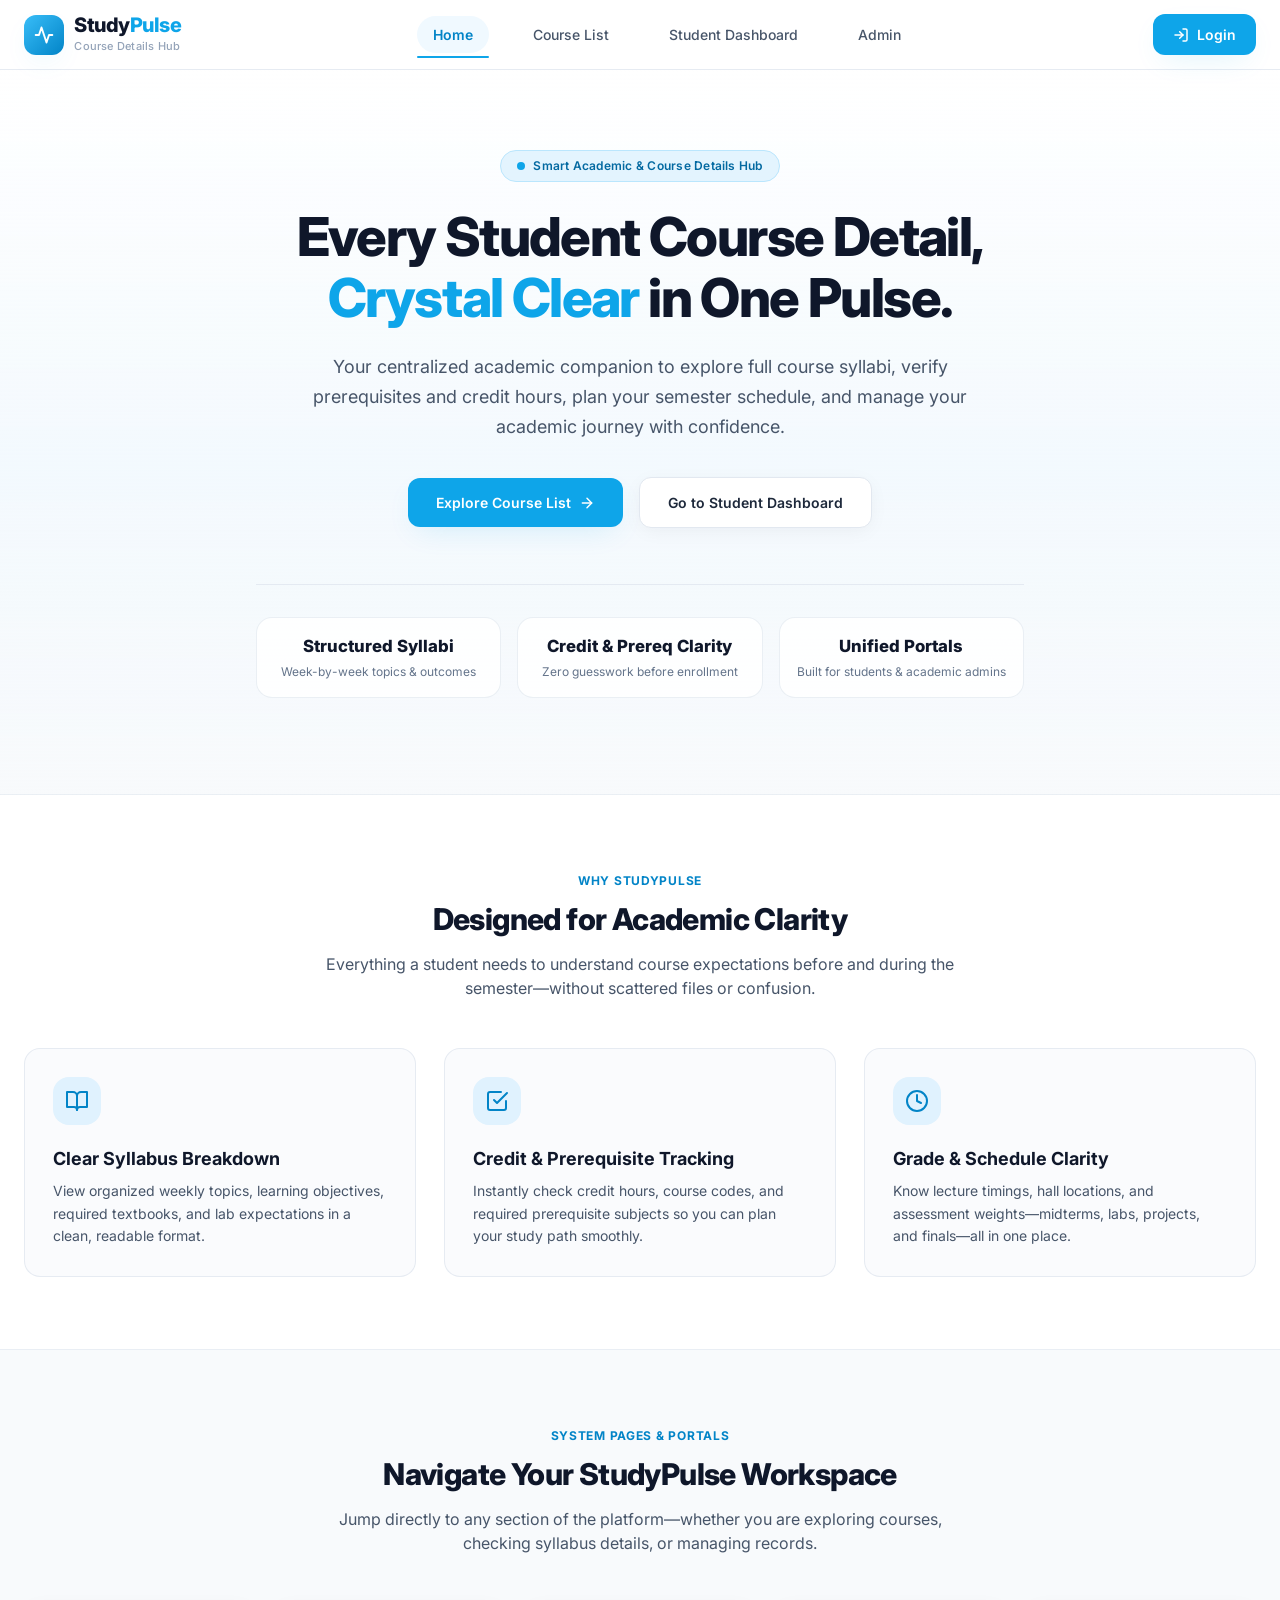
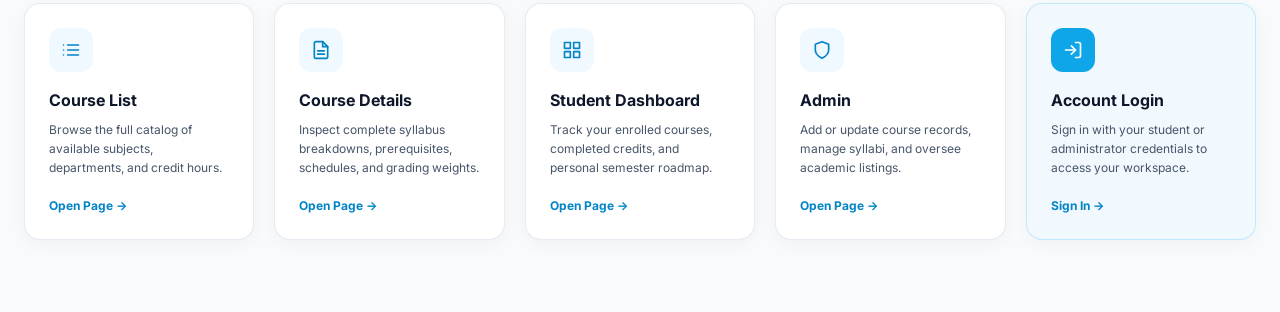
==== commit 769ecd69: "s" ====
--- a/index.html
+++ b/index.html
@@ -35,7 +35,6 @@
       <nav aria-label="Primary Navigation" class="nav-links">
         <a href="index.html" class="nav-link active">Home</a>
         <a href="course-list.html" class="nav-link">Course List</a>
-        <a href="course-details.html" class="nav-link">Course Details</a>
         <a href="student-dashboard.html" class="nav-link">Student Dashboard</a>
         <a href="admin.html" class="nav-link">Admin</a>
       </nav>
